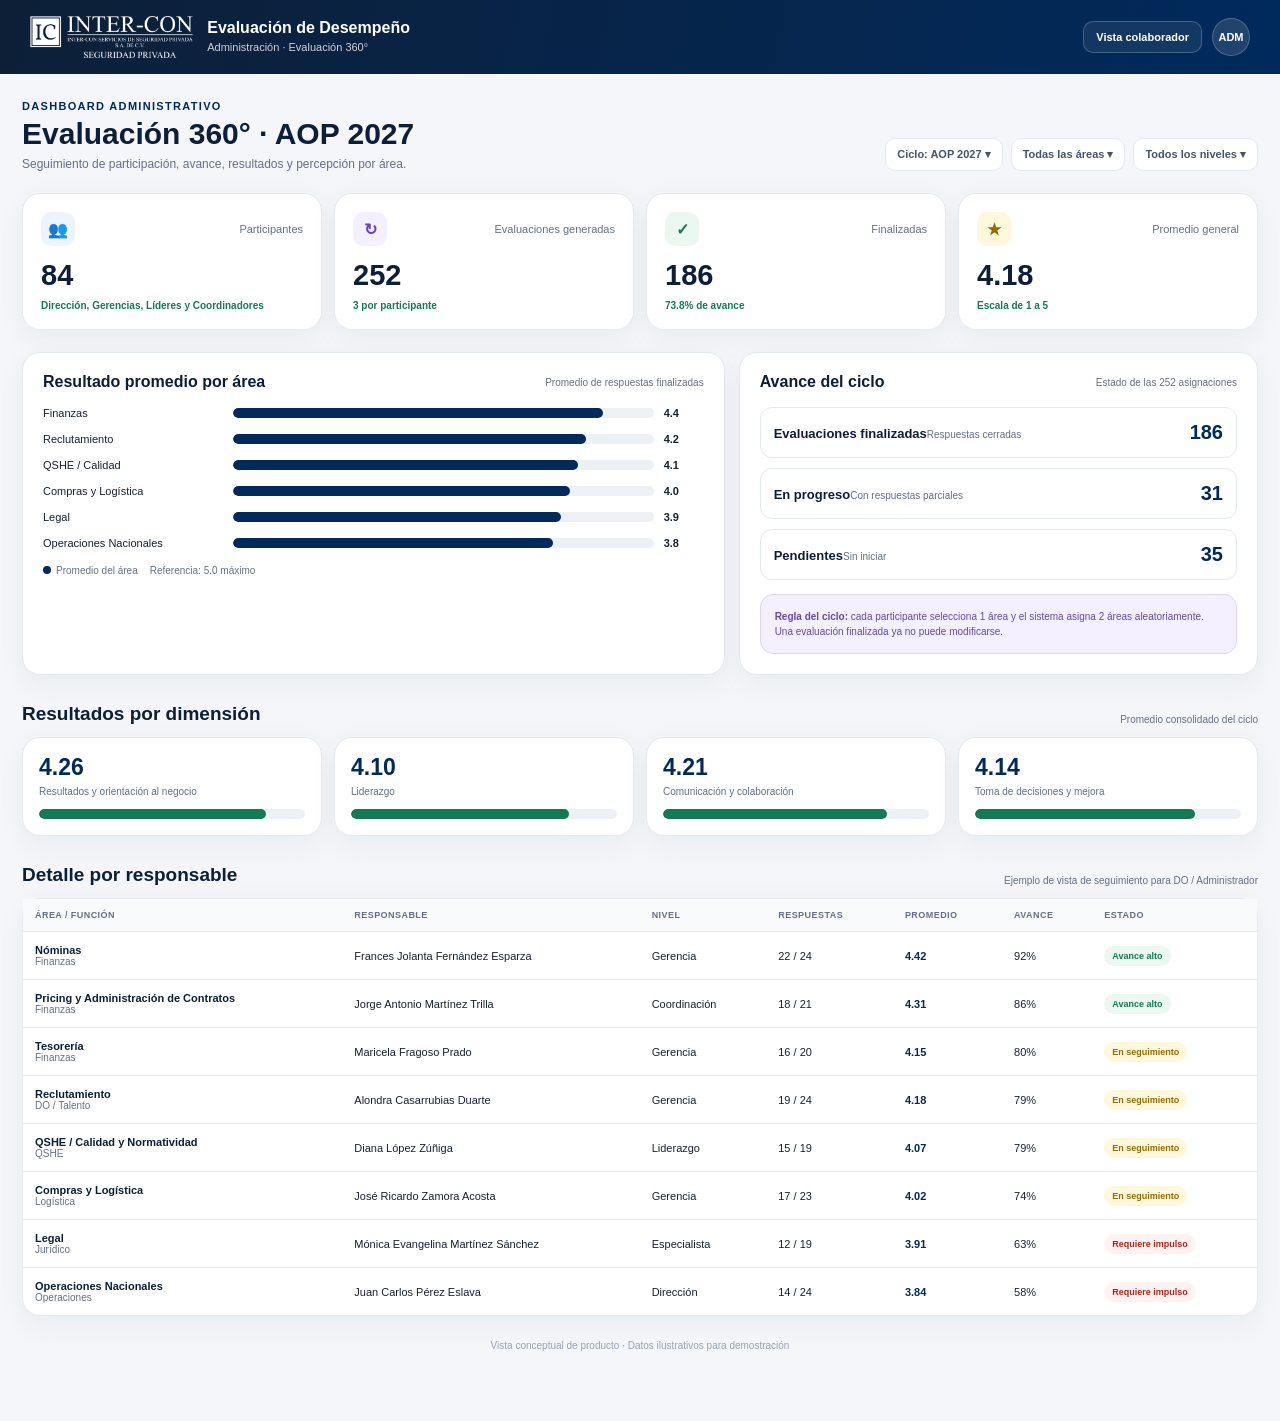
==== 360-admin-demo.html @ 052ae011 "Add admin dashboard demo for 360 evaluation" ====
<!DOCTYPE html>
<html lang="es">
<head>
<meta charset="UTF-8"><meta name="viewport" content="width=device-width,initial-scale=1">
<title>EDD Inter-Con — Dashboard Admin 360°</title>
<style>
:root{--navy:#002a5c;--navy2:#0D1F37;--yellow:#fec52a;--bg:#f4f6f9;--line:#e5e9f0;--muted:#667085;--green:#137a55;--greenbg:#ebf7f1;--bluebg:#eef4fb;--purple:#6941c6;--purplebg:#f4f0ff;--red:#b42318;--redbg:#fef3f2}*{box-sizing:border-box}body{margin:0;font-family:Inter,"Segoe UI",Arial,sans-serif;background:var(--bg);color:#172033}a{text-decoration:none;color:inherit}.top{height:74px;background:linear-gradient(105deg,var(--navy2),var(--navy));color:white;display:flex;align-items:center;justify-content:space-between;padding:0 30px}.brand{display:flex;align-items:center;gap:14px}.brand img{height:42px;max-width:190px;object-fit:contain}.brand strong{display:block}.brand span{font-size:11px;opacity:.8}.topright{display:flex;align-items:center;gap:10px}.link{border:1px solid #ffffff35;background:#ffffff12;color:#fff;padding:9px 12px;border-radius:10px;font-size:11px;font-weight:800}.avatar{width:38px;height:38px;border-radius:50%;display:grid;place-items:center;background:#ffffff20;border:1px solid #ffffff35;font-weight:800;font-size:11px}.shell{max-width:1280px;margin:26px auto 70px;padding:0 22px}.hero{display:flex;justify-content:space-between;align-items:end;gap:16px}.eyebrow{font-size:11px;text-transform:uppercase;letter-spacing:.12em;font-weight:850;color:var(--navy)}h1{margin:5px 0 6px;color:var(--navy2);font-size:30px}.sub{margin:0;color:var(--muted);font-size:12px}.filters{display:flex;gap:8px;flex-wrap:wrap}.filter{background:#fff;border:1px solid var(--line);border-radius:10px;padding:9px 11px;font-size:11px;color:#475467;font-weight:700}.grid4{display:grid;grid-template-columns:repeat(4,1fr);gap:12px;margin:22px 0}.card{background:#fff;border:1px solid var(--line);border-radius:18px;box-shadow:0 8px 28px rgba(13,31,55,.05)}.kpi{padding:18px}.kpi-top{display:flex;justify-content:space-between;align-items:center}.kpi .icon{width:34px;height:34px;border-radius:10px;display:grid;place-items:center;background:var(--bluebg);color:var(--navy);font-weight:900}.kpi .icon.green{background:var(--greenbg);color:var(--green)}.kpi .icon.purple{background:var(--purplebg);color:var(--purple)}.kpi .icon.yellow{background:#fff8dc;color:#946b00}.kpi b{font-size:29px;color:var(--navy2);display:block;margin-top:13px}.kpi span{font-size:11px;color:var(--muted)}.kpi small{display:block;margin-top:8px;font-size:10px;color:var(--green);font-weight:800}.twocol{display:grid;grid-template-columns:1.15fr .85fr;gap:14px}.panel{padding:20px}.panelhead{display:flex;justify-content:space-between;align-items:center;margin-bottom:16px}.panelhead h2{font-size:16px;margin:0;color:var(--navy2)}.panelhead span{font-size:10px;color:var(--muted)}.barlist{display:grid;gap:14px}.barrow{display:grid;grid-template-columns:180px 1fr 40px;gap:10px;align-items:center;font-size:11px}.track{height:10px;background:#edf1f5;border-radius:999px;overflow:hidden}.fill{height:100%;border-radius:999px;background:var(--navy)}.fill.green{background:var(--green)}.legend{display:flex;gap:12px;flex-wrap:wrap;margin-top:16px;font-size:10px;color:var(--muted)}.dot{width:8px;height:8px;border-radius:50%;display:inline-block;margin-right:5px;background:var(--navy)}.dot.green{background:var(--green)}.funnel{display:grid;gap:10px}.frow{display:flex;justify-content:space-between;align-items:center;padding:13px;border:1px solid var(--line);border-radius:12px}.frow b{font-size:13px;color:var(--navy2)}.frow span{font-size:10px;color:var(--muted)}.pct{font-size:20px!important;color:var(--navy)!important;font-weight:850}.section-title{display:flex;justify-content:space-between;align-items:end;gap:14px;margin:28px 0 12px}.section-title h2{margin:0;font-size:19px;color:var(--navy2)}.section-title span{font-size:10px;color:var(--muted)}table{width:100%;border-collapse:collapse;font-size:11px}th{text-align:left;background:#f8fafc;color:#667085;text-transform:uppercase;font-size:9px;letter-spacing:.05em;padding:11px 12px;border-bottom:1px solid var(--line)}td{padding:12px;border-bottom:1px solid var(--line);vertical-align:middle}tbody tr:last-child td{border-bottom:none}.person{font-weight:800;color:var(--navy2)}.muted{font-size:10px;color:var(--muted)}.score{font-weight:850;color:var(--navy)}.status{display:inline-flex;padding:5px 8px;border-radius:999px;font-size:9px;font-weight:850}.status.ok{background:var(--greenbg);color:var(--green)}.status.mid{background:#fff8dc;color:#946b00}.status.low{background:var(--redbg);color:var(--red)}.dimension-grid{display:grid;grid-template-columns:repeat(4,1fr);gap:12px}.dim{padding:16px}.dim b{display:block;font-size:23px;color:var(--navy)}.dim span{font-size:10px;color:var(--muted)}.dim .track{margin-top:10px}.note{padding:14px;border-radius:13px;background:var(--purplebg);border:1px solid #ddd4ff;color:#6548b4;font-size:10px;line-height:1.5;margin-top:14px}.foot{margin-top:24px;text-align:center;color:#98a2b3;font-size:10px}
@media(max-width:950px){.grid4,.dimension-grid{grid-template-columns:1fr 1fr}.twocol{grid-template-columns:1fr}.hero{align-items:flex-start;flex-direction:column}}@media(max-width:620px){.grid4,.dimension-grid{grid-template-columns:1fr}.barrow{grid-template-columns:1fr}.top{padding:0 14px}.brand span,.topright .link{display:none}.shell{padding:0 12px}.card.tablewrap{overflow-x:auto}table{min-width:820px}}
</style></head>
<body>
<header class="top"><div class="brand"><img src="assets/logo-ic-blanco-horizontal.png" alt="Inter-Con"><div><strong>Evaluación de Desempeño</strong><span>Administración · Evaluación 360°</span></div></div><div class="topright"><a class="link" href="360-demo-final.html">Vista colaborador</a><div class="avatar">ADM</div></div></header>
<main class="shell">
<section class="hero"><div><div class="eyebrow">Dashboard administrativo</div><h1>Evaluación 360° · AOP 2027</h1><p class="sub">Seguimiento de participación, avance, resultados y percepción por área.</p></div><div class="filters"><div class="filter">Ciclo: AOP 2027 ▾</div><div class="filter">Todas las áreas ▾</div><div class="filter">Todos los niveles ▾</div></div></section>
<section class="grid4"><div class="card kpi"><div class="kpi-top"><div class="icon">👥</div><span>Participantes</span></div><b>84</b><small>Dirección, Gerencias, Líderes y Coordinadores</small></div><div class="card kpi"><div class="kpi-top"><div class="icon purple">↻</div><span>Evaluaciones generadas</span></div><b>252</b><small>3 por participante</small></div><div class="card kpi"><div class="kpi-top"><div class="icon green">✓</div><span>Finalizadas</span></div><b>186</b><small>73.8% de avance</small></div><div class="card kpi"><div class="kpi-top"><div class="icon yellow">★</div><span>Promedio general</span></div><b>4.18</b><small>Escala de 1 a 5</small></div></section>
<section class="twocol"><div class="card panel"><div class="panelhead"><h2>Resultado promedio por área</h2><span>Promedio de respuestas finalizadas</span></div><div class="barlist"><div class="barrow"><span>Finanzas</span><div class="track"><div class="fill" style="width:88%"></div></div><b>4.4</b></div><div class="barrow"><span>Reclutamiento</span><div class="track"><div class="fill" style="width:84%"></div></div><b>4.2</b></div><div class="barrow"><span>QSHE / Calidad</span><div class="track"><div class="fill" style="width:82%"></div></div><b>4.1</b></div><div class="barrow"><span>Compras y Logística</span><div class="track"><div class="fill" style="width:80%"></div></div><b>4.0</b></div><div class="barrow"><span>Legal</span><div class="track"><div class="fill" style="width:78%"></div></div><b>3.9</b></div><div class="barrow"><span>Operaciones Nacionales</span><div class="track"><div class="fill" style="width:76%"></div></div><b>3.8</b></div></div><div class="legend"><span><i class="dot"></i>Promedio del área</span><span>Referencia: 5.0 máximo</span></div></div><div class="card panel"><div class="panelhead"><h2>Avance del ciclo</h2><span>Estado de las 252 asignaciones</span></div><div class="funnel"><div class="frow"><div><b>Evaluaciones finalizadas</b><span>Respuestas cerradas</span></div><span class="pct">186</span></div><div class="frow"><div><b>En progreso</b><span>Con respuestas parciales</span></div><span class="pct">31</span></div><div class="frow"><div><b>Pendientes</b><span>Sin iniciar</span></div><span class="pct">35</span></div></div><div class="note"><strong>Regla del ciclo:</strong> cada participante selecciona 1 área y el sistema asigna 2 áreas aleatoriamente. Una evaluación finalizada ya no puede modificarse.</div></div></section>
<div class="section-title"><h2>Resultados por dimensión</h2><span>Promedio consolidado del ciclo</span></div><section class="dimension-grid"><div class="card dim"><b>4.26</b><span>Resultados y orientación al negocio</span><div class="track"><div class="fill green" style="width:85.2%"></div></div></div><div class="card dim"><b>4.10</b><span>Liderazgo</span><div class="track"><div class="fill green" style="width:82%"></div></div></div><div class="card dim"><b>4.21</b><span>Comunicación y colaboración</span><div class="track"><div class="fill green" style="width:84.2%"></div></div></div><div class="card dim"><b>4.14</b><span>Toma de decisiones y mejora</span><div class="track"><div class="fill green" style="width:82.8%"></div></div></div></section>
<div class="section-title"><h2>Detalle por responsable</h2><span>Ejemplo de vista de seguimiento para DO / Administrador</span></div><section class="card tablewrap"><table><thead><tr><th>Área / función</th><th>Responsable</th><th>Nivel</th><th>Respuestas</th><th>Promedio</th><th>Avance</th><th>Estado</th></tr></thead><tbody><tr><td><div class="person">Nóminas</div><div class="muted">Finanzas</div></td><td>Frances Jolanta Fernández Esparza</td><td>Gerencia</td><td>22 / 24</td><td class="score">4.42</td><td>92%</td><td><span class="status ok">Avance alto</span></td></tr><tr><td><div class="person">Pricing y Administración de Contratos</div><div class="muted">Finanzas</div></td><td>Jorge Antonio Martínez Trilla</td><td>Coordinación</td><td>18 / 21</td><td class="score">4.31</td><td>86%</td><td><span class="status ok">Avance alto</span></td></tr><tr><td><div class="person">Tesorería</div><div class="muted">Finanzas</div></td><td>Maricela Fragoso Prado</td><td>Gerencia</td><td>16 / 20</td><td class="score">4.15</td><td>80%</td><td><span class="status mid">En seguimiento</span></td></tr><tr><td><div class="person">Reclutamiento</div><div class="muted">DO / Talento</div></td><td>Alondra Casarrubias Duarte</td><td>Gerencia</td><td>19 / 24</td><td class="score">4.18</td><td>79%</td><td><span class="status mid">En seguimiento</span></td></tr><tr><td><div class="person">QSHE / Calidad y Normatividad</div><div class="muted">QSHE</div></td><td>Diana López Zúñiga</td><td>Liderazgo</td><td>15 / 19</td><td class="score">4.07</td><td>79%</td><td><span class="status mid">En seguimiento</span></td></tr><tr><td><div class="person">Compras y Logística</div><div class="muted">Logística</div></td><td>José Ricardo Zamora Acosta</td><td>Gerencia</td><td>17 / 23</td><td class="score">4.02</td><td>74%</td><td><span class="status mid">En seguimiento</span></td></tr><tr><td><div class="person">Legal</div><div class="muted">Jurídico</div></td><td>Mónica Evangelina Martínez Sánchez</td><td>Especialista</td><td>12 / 19</td><td class="score">3.91</td><td>63%</td><td><span class="status low">Requiere impulso</span></td></tr><tr><td><div class="person">Operaciones Nacionales</div><div class="muted">Operaciones</div></td><td>Juan Carlos Pérez Eslava</td><td>Dirección</td><td>14 / 24</td><td class="score">3.84</td><td>58%</td><td><span class="status low">Requiere impulso</span></td></tr></tbody></table></section>
<div class="foot">Vista conceptual de producto · Datos ilustrativos para demostración</div>
</main></body></html>
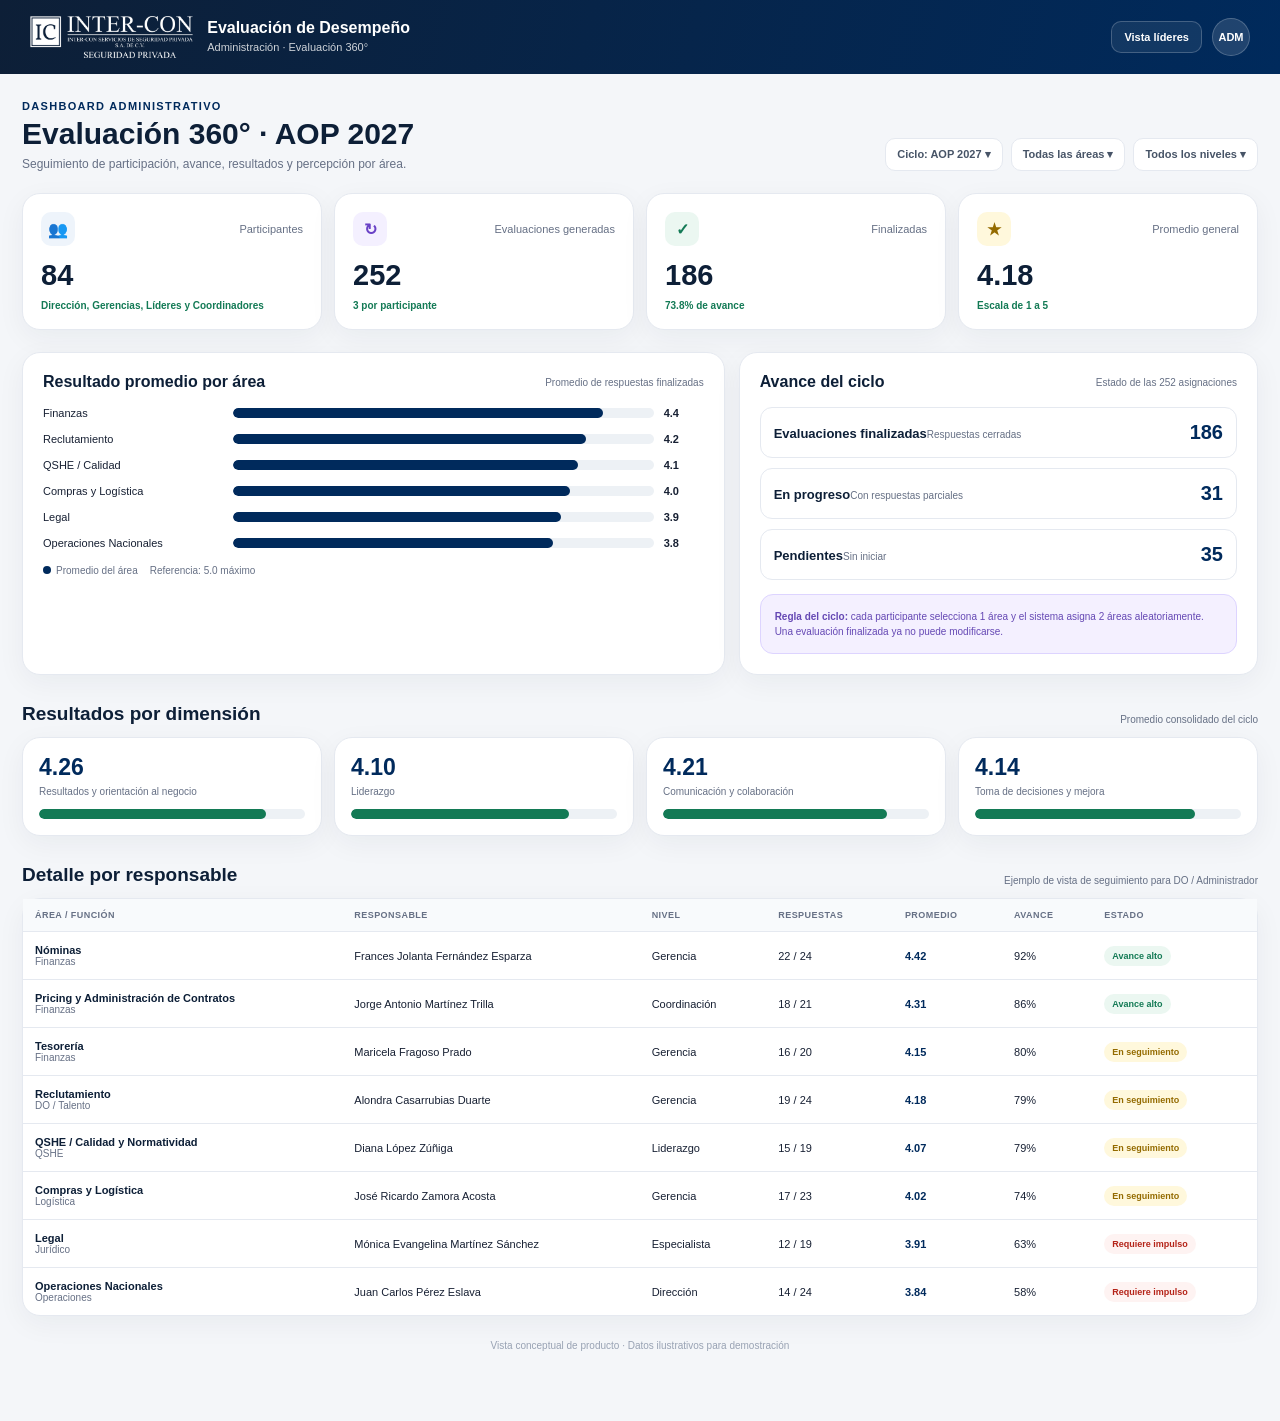
==== commit f97cfe75: "Rename collaborator view to leaders view in 360 admin demo" ====
--- a/360-admin-demo.html
+++ b/360-admin-demo.html
@@ -8,7 +8,7 @@
 @media(max-width:950px){.grid4,.dimension-grid{grid-template-columns:1fr 1fr}.twocol{grid-template-columns:1fr}.hero{align-items:flex-start;flex-direction:column}}@media(max-width:620px){.grid4,.dimension-grid{grid-template-columns:1fr}.barrow{grid-template-columns:1fr}.top{padding:0 14px}.brand span,.topright .link{display:none}.shell{padding:0 12px}.card.tablewrap{overflow-x:auto}table{min-width:820px}}
 </style></head>
 <body>
-<header class="top"><div class="brand"><img src="assets/logo-ic-blanco-horizontal.png" alt="Inter-Con"><div><strong>Evaluación de Desempeño</strong><span>Administración · Evaluación 360°</span></div></div><div class="topright"><a class="link" href="360-demo-final.html">Vista colaborador</a><div class="avatar">ADM</div></div></header>
+<header class="top"><div class="brand"><img src="assets/logo-ic-blanco-horizontal.png" alt="Inter-Con"><div><strong>Evaluación de Desempeño</strong><span>Administración · Evaluación 360°</span></div></div><div class="topright"><a class="link" href="360-demo-final.html">Vista líderes</a><div class="avatar">ADM</div></div></header>
 <main class="shell">
 <section class="hero"><div><div class="eyebrow">Dashboard administrativo</div><h1>Evaluación 360° · AOP 2027</h1><p class="sub">Seguimiento de participación, avance, resultados y percepción por área.</p></div><div class="filters"><div class="filter">Ciclo: AOP 2027 ▾</div><div class="filter">Todas las áreas ▾</div><div class="filter">Todos los niveles ▾</div></div></section>
 <section class="grid4"><div class="card kpi"><div class="kpi-top"><div class="icon">👥</div><span>Participantes</span></div><b>84</b><small>Dirección, Gerencias, Líderes y Coordinadores</small></div><div class="card kpi"><div class="kpi-top"><div class="icon purple">↻</div><span>Evaluaciones generadas</span></div><b>252</b><small>3 por participante</small></div><div class="card kpi"><div class="kpi-top"><div class="icon green">✓</div><span>Finalizadas</span></div><b>186</b><small>73.8% de avance</small></div><div class="card kpi"><div class="kpi-top"><div class="icon yellow">★</div><span>Promedio general</span></div><b>4.18</b><small>Escala de 1 a 5</small></div></section>
